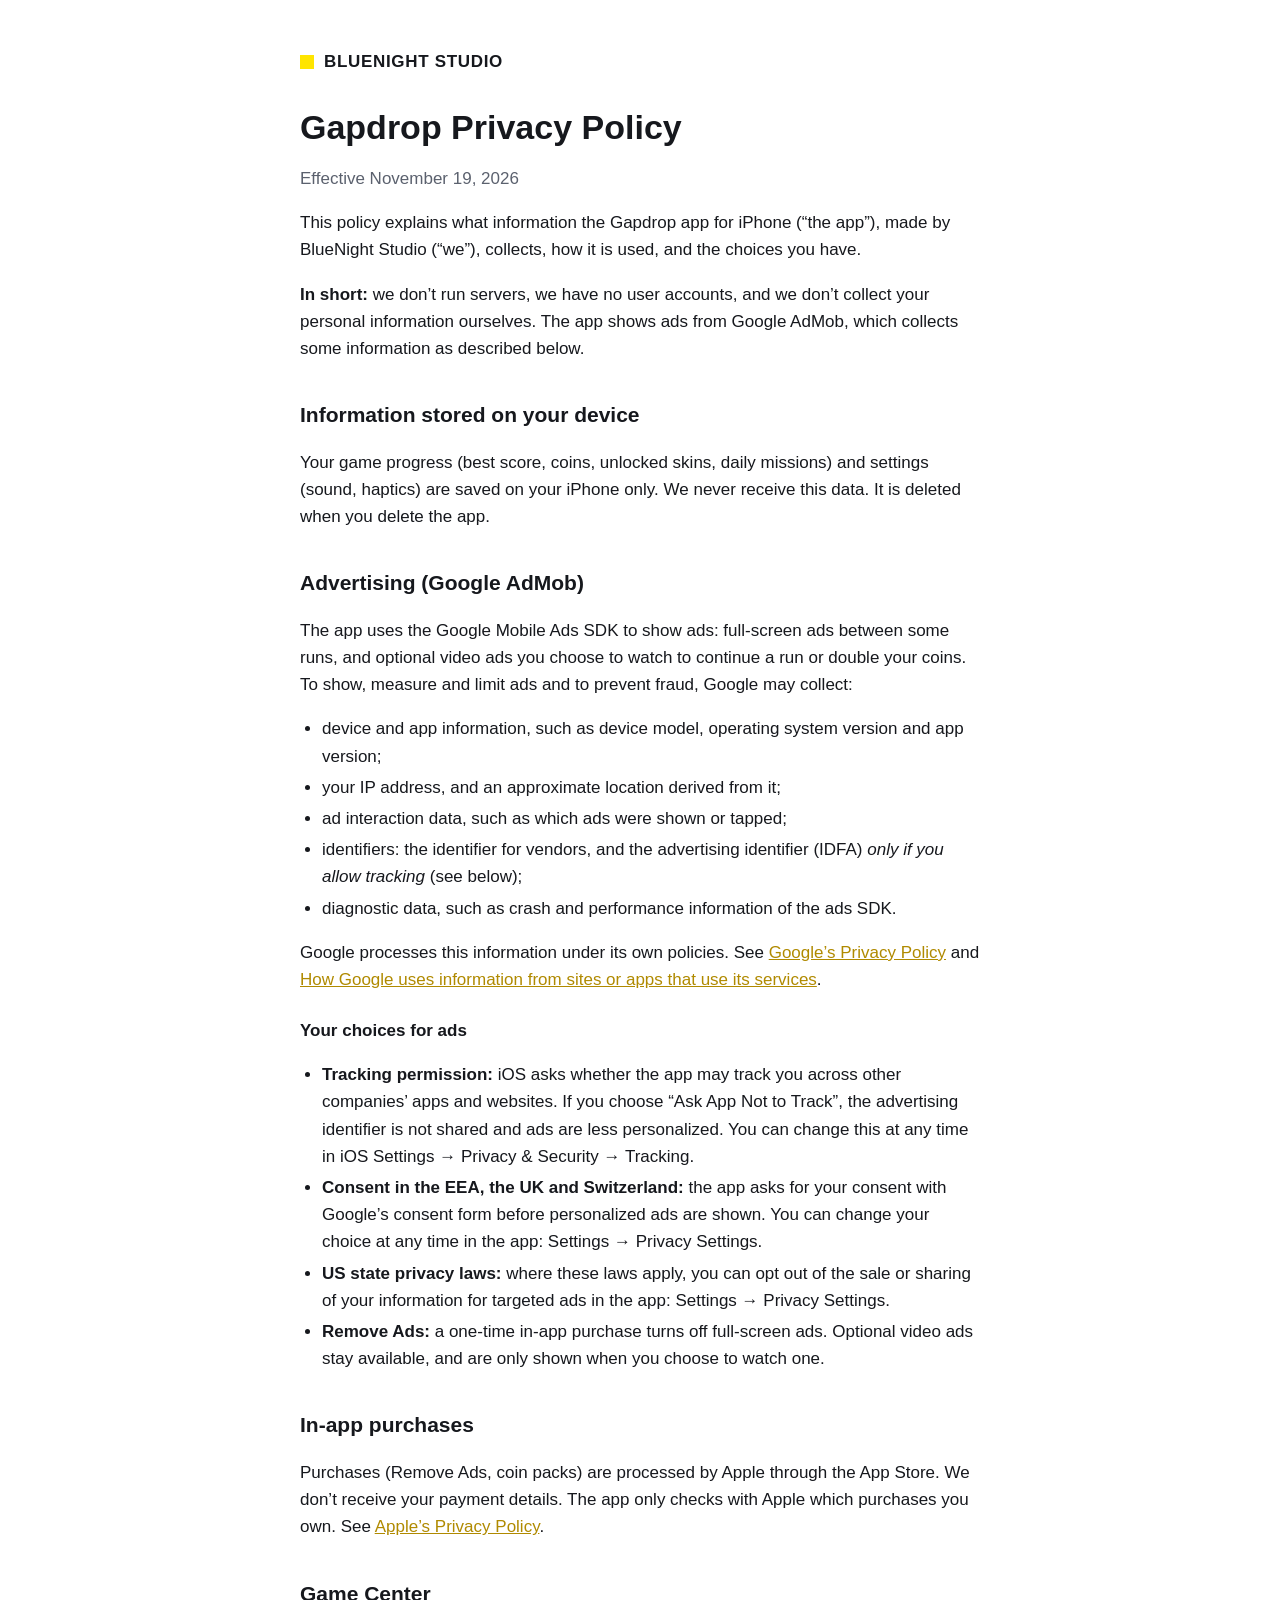
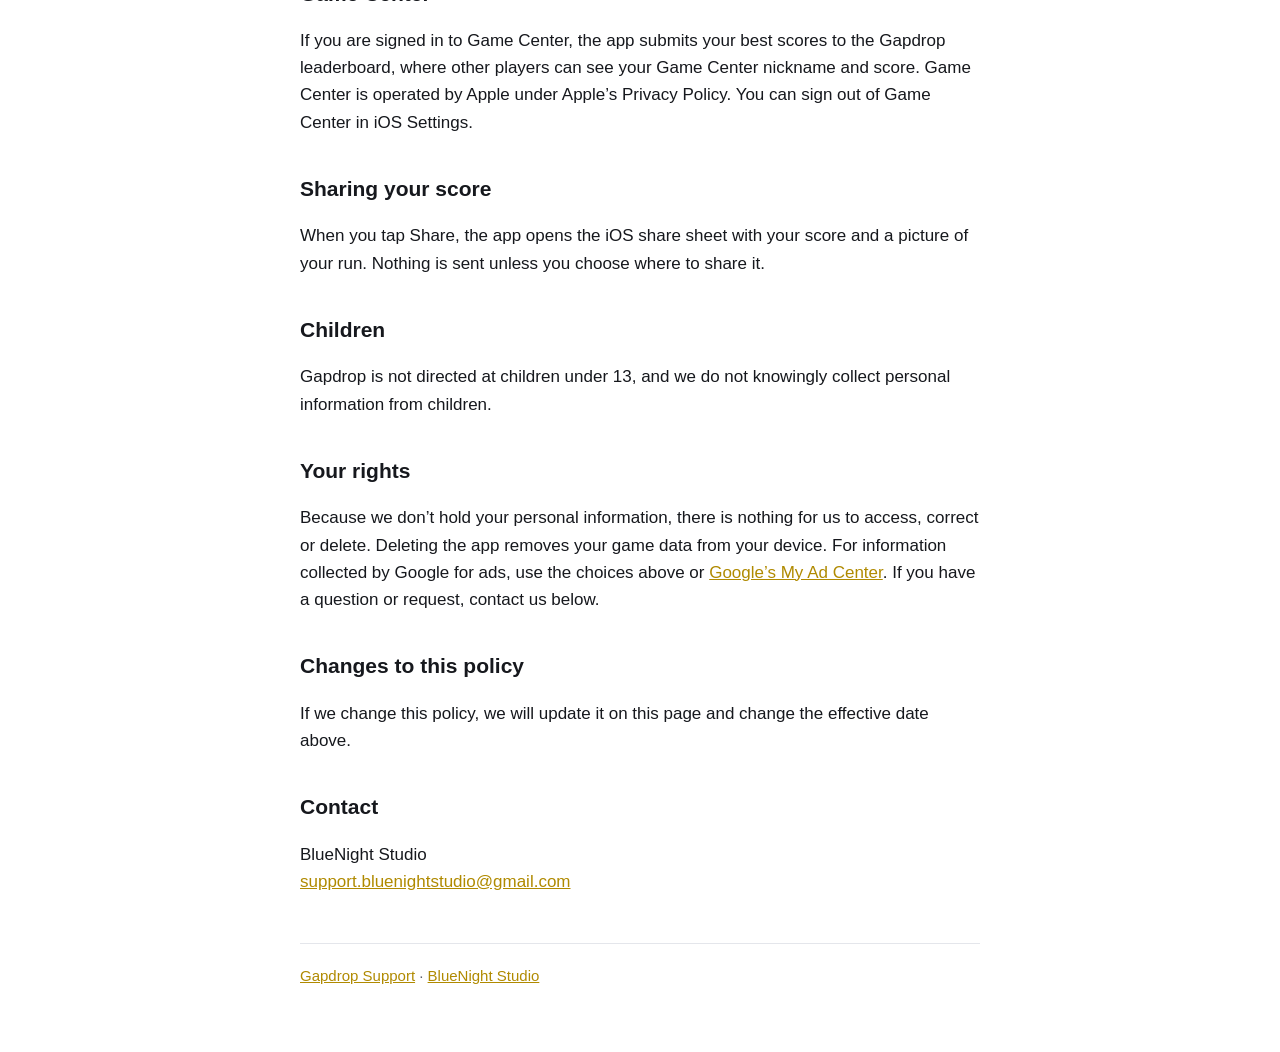
==== gapdrop/privacy/index.html @ 1d980caf "Add BlueNight Studio site: Gapdrop privacy policy, support page and app-ads.txt Co-Authored-By: Clau" ====
<!doctype html>
<html lang="en">
<head>
<meta charset="utf-8">
<meta name="viewport" content="width=device-width, initial-scale=1">
<title>Gapdrop Privacy Policy</title>
<link rel="stylesheet" href="/style.css">
</head>
<body>
<main>
  <header>
    <div class="brand"><span class="block"></span><a href="/">BlueNight Studio</a></div>
  </header>

  <h1>Gapdrop Privacy Policy</h1>
  <p class="muted">Effective November 19, 2026</p>

  <p>This policy explains what information the Gapdrop app for iPhone (“the app”), made by BlueNight Studio (“we”), collects, how it is used, and the choices you have.</p>

  <p><strong>In short:</strong> we don’t run servers, we have no user accounts, and we don’t collect your personal information ourselves. The app shows ads from Google AdMob, which collects some information as described below.</p>

  <h2>Information stored on your device</h2>
  <p>Your game progress (best score, coins, unlocked skins, daily missions) and settings (sound, haptics) are saved on your iPhone only. We never receive this data. It is deleted when you delete the app.</p>

  <h2>Advertising (Google AdMob)</h2>
  <p>The app uses the Google Mobile Ads SDK to show ads: full-screen ads between some runs, and optional video ads you choose to watch to continue a run or double your coins. To show, measure and limit ads and to prevent fraud, Google may collect:</p>
  <ul>
    <li>device and app information, such as device model, operating system version and app version;</li>
    <li>your IP address, and an approximate location derived from it;</li>
    <li>ad interaction data, such as which ads were shown or tapped;</li>
    <li>identifiers: the identifier for vendors, and the advertising identifier (IDFA) <em>only if you allow tracking</em> (see below);</li>
    <li>diagnostic data, such as crash and performance information of the ads SDK.</li>
  </ul>
  <p>Google processes this information under its own policies. See <a href="https://policies.google.com/privacy">Google’s Privacy Policy</a> and <a href="https://policies.google.com/technologies/partner-sites">How Google uses information from sites or apps that use its services</a>.</p>

  <h3>Your choices for ads</h3>
  <ul>
    <li><strong>Tracking permission:</strong> iOS asks whether the app may track you across other companies’ apps and websites. If you choose “Ask App Not to Track”, the advertising identifier is not shared and ads are less personalized. You can change this at any time in iOS Settings → Privacy &amp; Security → Tracking.</li>
    <li><strong>Consent in the EEA, the UK and Switzerland:</strong> the app asks for your consent with Google’s consent form before personalized ads are shown. You can change your choice at any time in the app: Settings → Privacy Settings.</li>
    <li><strong>US state privacy laws:</strong> where these laws apply, you can opt out of the sale or sharing of your information for targeted ads in the app: Settings → Privacy Settings.</li>
    <li><strong>Remove Ads:</strong> a one-time in-app purchase turns off full-screen ads. Optional video ads stay available, and are only shown when you choose to watch one.</li>
  </ul>

  <h2>In-app purchases</h2>
  <p>Purchases (Remove Ads, coin packs) are processed by Apple through the App Store. We don’t receive your payment details. The app only checks with Apple which purchases you own. See <a href="https://www.apple.com/legal/privacy/">Apple’s Privacy Policy</a>.</p>

  <h2>Game Center</h2>
  <p>If you are signed in to Game Center, the app submits your best scores to the Gapdrop leaderboard, where other players can see your Game Center nickname and score. Game Center is operated by Apple under Apple’s Privacy Policy. You can sign out of Game Center in iOS Settings.</p>

  <h2>Sharing your score</h2>
  <p>When you tap Share, the app opens the iOS share sheet with your score and a picture of your run. Nothing is sent unless you choose where to share it.</p>

  <h2>Children</h2>
  <p>Gapdrop is not directed at children under 13, and we do not knowingly collect personal information from children.</p>

  <h2>Your rights</h2>
  <p>Because we don’t hold your personal information, there is nothing for us to access, correct or delete. Deleting the app removes your game data from your device. For information collected by Google for ads, use the choices above or <a href="https://myadcenter.google.com/">Google’s My Ad Center</a>. If you have a question or request, contact us below.</p>

  <h2>Changes to this policy</h2>
  <p>If we change this policy, we will update it on this page and change the effective date above.</p>

  <h2>Contact</h2>
  <p>BlueNight Studio<br><a href="mailto:support.bluenightstudio@gmail.com">support.bluenightstudio@gmail.com</a></p>

  <footer><a href="/gapdrop/support/">Gapdrop Support</a> · <a href="/">BlueNight Studio</a></footer>
</main>
</body>
</html>
---- style.css ----
:root {
  --bg: #ffffff;
  --text: #16181d;
  --muted: #5b616e;
  --line: #e4e6eb;
  --accent: #b08a00;
  --mark: #ffe500;
  color-scheme: light dark;
}
@media (prefers-color-scheme: dark) {
  :root {
    --bg: #0b0c0f;
    --text: #eceef2;
    --muted: #9aa0ad;
    --line: #262a33;
    --accent: #ffe500;
  }
}
* { box-sizing: border-box; }
body {
  margin: 0;
  background: var(--bg);
  color: var(--text);
  font: 17px/1.6 -apple-system, BlinkMacSystemFont, "Segoe UI", Roboto, Helvetica, Arial, sans-serif;
}
main { max-width: 720px; margin: 0 auto; padding: 48px 20px 64px; }
header { margin-bottom: 32px; }
.brand { display: flex; align-items: center; gap: 10px; font-weight: 800; letter-spacing: 0.04em; text-transform: uppercase; }
.brand .block { width: 14px; height: 14px; background: var(--mark); display: inline-block; }
.brand a { color: inherit; text-decoration: none; }
h1 { font-size: 34px; line-height: 1.2; margin: 24px 0 8px; }
h2 { font-size: 21px; margin: 36px 0 8px; }
h3 { font-size: 17px; margin: 24px 0 4px; }
p, li { color: var(--text); }
.muted, footer { color: var(--muted); }
a { color: var(--accent); }
ul { padding-left: 22px; }
li { margin: 4px 0; }
.card { border: 1px solid var(--line); border-radius: 14px; padding: 20px; margin: 16px 0; }
.card h2 { margin-top: 0; }
.links { display: flex; flex-wrap: wrap; gap: 16px; }
footer { margin-top: 48px; padding-top: 20px; border-top: 1px solid var(--line); font-size: 15px; }
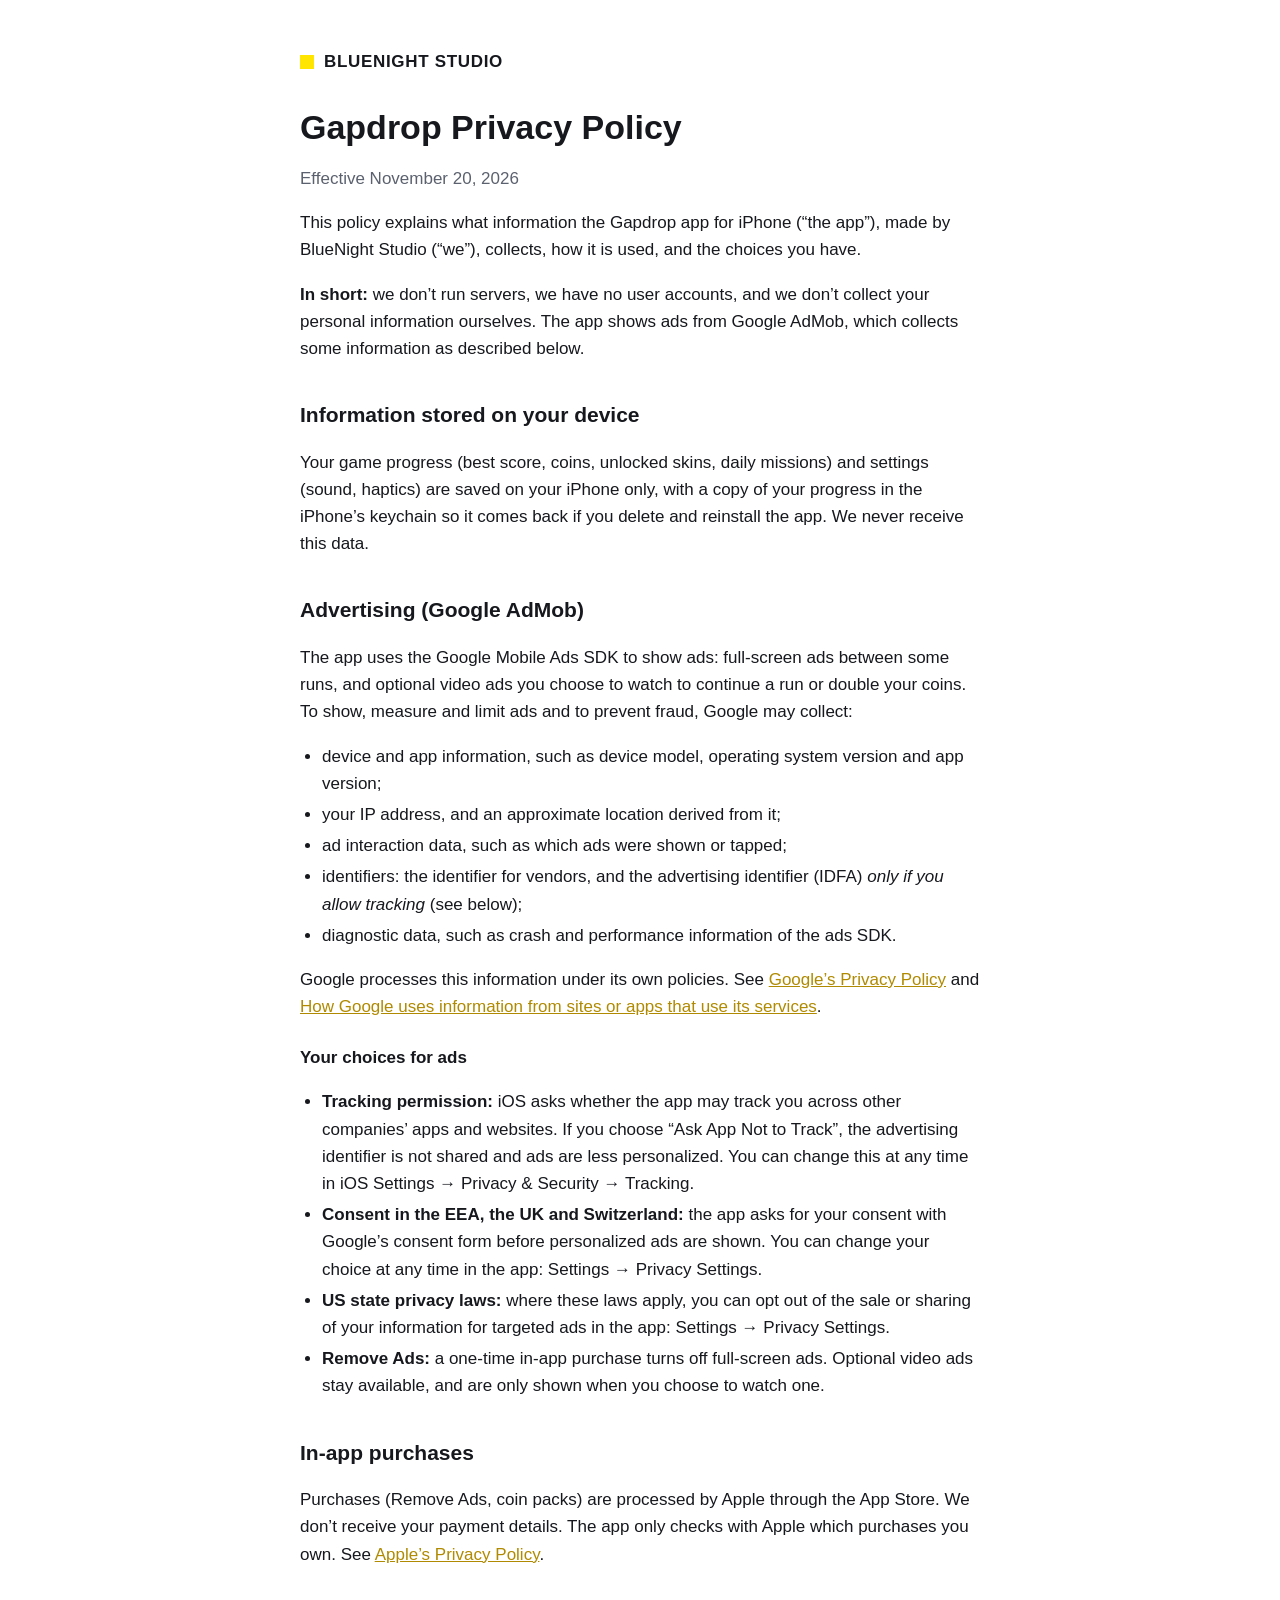
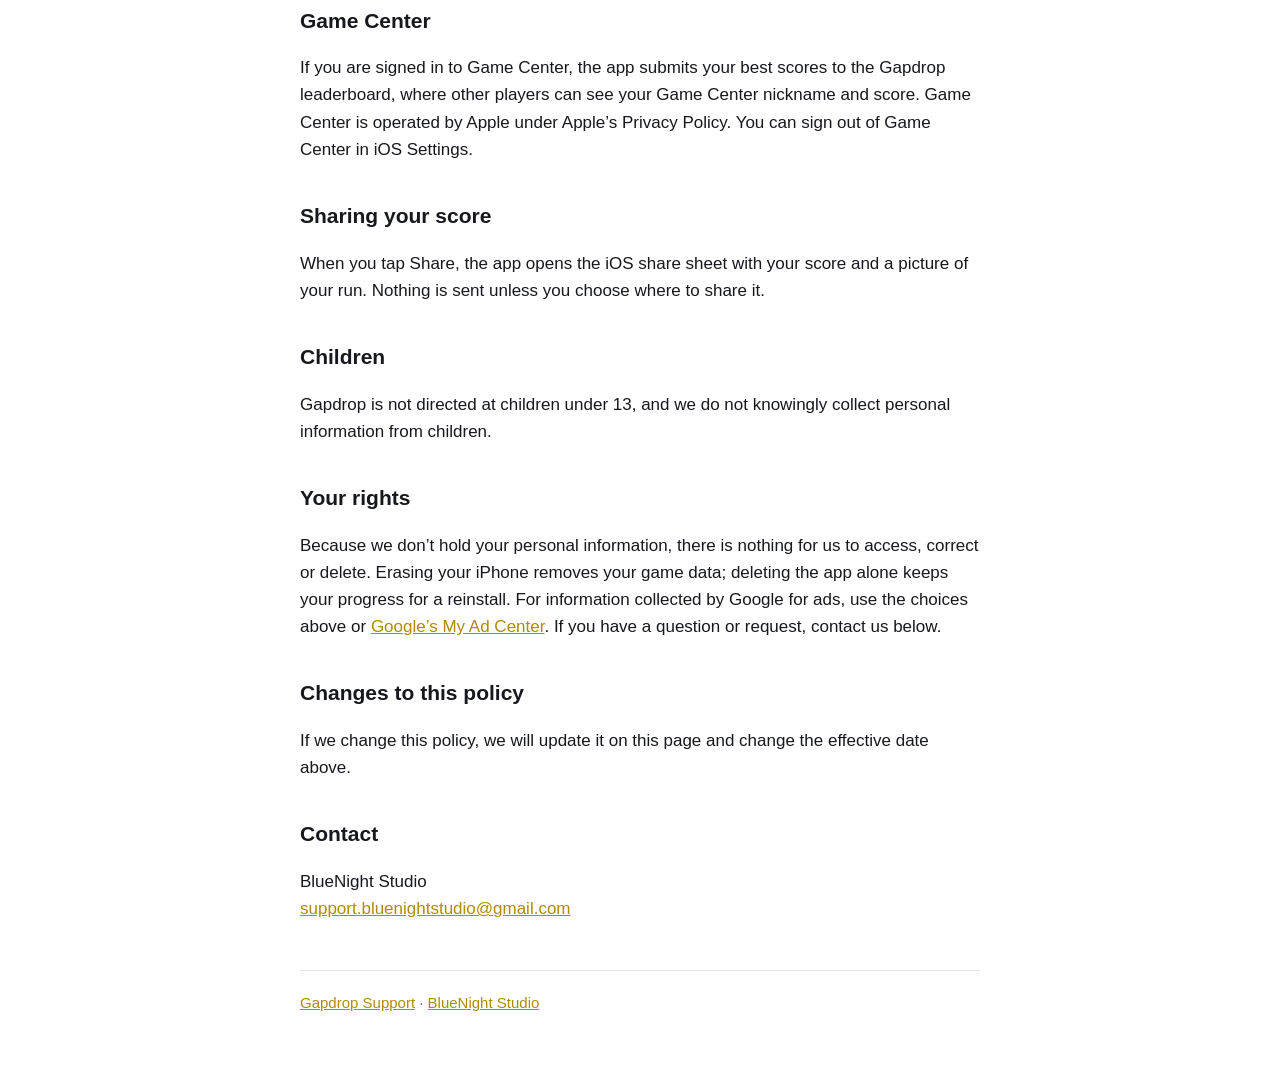
==== commit 54a0c866: "Gapdrop privacy: progress survives reinstall via the Keychain Co-Authored-By: Claude Opus 5.5 <norep" ====
--- a/gapdrop/privacy/index.html
+++ b/gapdrop/privacy/index.html
@@ -13,14 +13,14 @@
   </header>
 
   <h1>Gapdrop Privacy Policy</h1>
-  <p class="muted">Effective November 19, 2026</p>
+  <p class="muted">Effective November 20, 2026</p>
 
   <p>This policy explains what information the Gapdrop app for iPhone (“the app”), made by BlueNight Studio (“we”), collects, how it is used, and the choices you have.</p>
 
   <p><strong>In short:</strong> we don’t run servers, we have no user accounts, and we don’t collect your personal information ourselves. The app shows ads from Google AdMob, which collects some information as described below.</p>
 
   <h2>Information stored on your device</h2>
-  <p>Your game progress (best score, coins, unlocked skins, daily missions) and settings (sound, haptics) are saved on your iPhone only. We never receive this data. It is deleted when you delete the app.</p>
+  <p>Your game progress (best score, coins, unlocked skins, daily missions) and settings (sound, haptics) are saved on your iPhone only, with a copy of your progress in the iPhone’s keychain so it comes back if you delete and reinstall the app. We never receive this data.</p>
 
   <h2>Advertising (Google AdMob)</h2>
   <p>The app uses the Google Mobile Ads SDK to show ads: full-screen ads between some runs, and optional video ads you choose to watch to continue a run or double your coins. To show, measure and limit ads and to prevent fraud, Google may collect:</p>
@@ -54,7 +54,7 @@
   <p>Gapdrop is not directed at children under 13, and we do not knowingly collect personal information from children.</p>
 
   <h2>Your rights</h2>
-  <p>Because we don’t hold your personal information, there is nothing for us to access, correct or delete. Deleting the app removes your game data from your device. For information collected by Google for ads, use the choices above or <a href="https://myadcenter.google.com/">Google’s My Ad Center</a>. If you have a question or request, contact us below.</p>
+  <p>Because we don’t hold your personal information, there is nothing for us to access, correct or delete. Erasing your iPhone removes your game data; deleting the app alone keeps your progress for a reinstall. For information collected by Google for ads, use the choices above or <a href="https://myadcenter.google.com/">Google’s My Ad Center</a>. If you have a question or request, contact us below.</p>
 
   <h2>Changes to this policy</h2>
   <p>If we change this policy, we will update it on this page and change the effective date above.</p>
